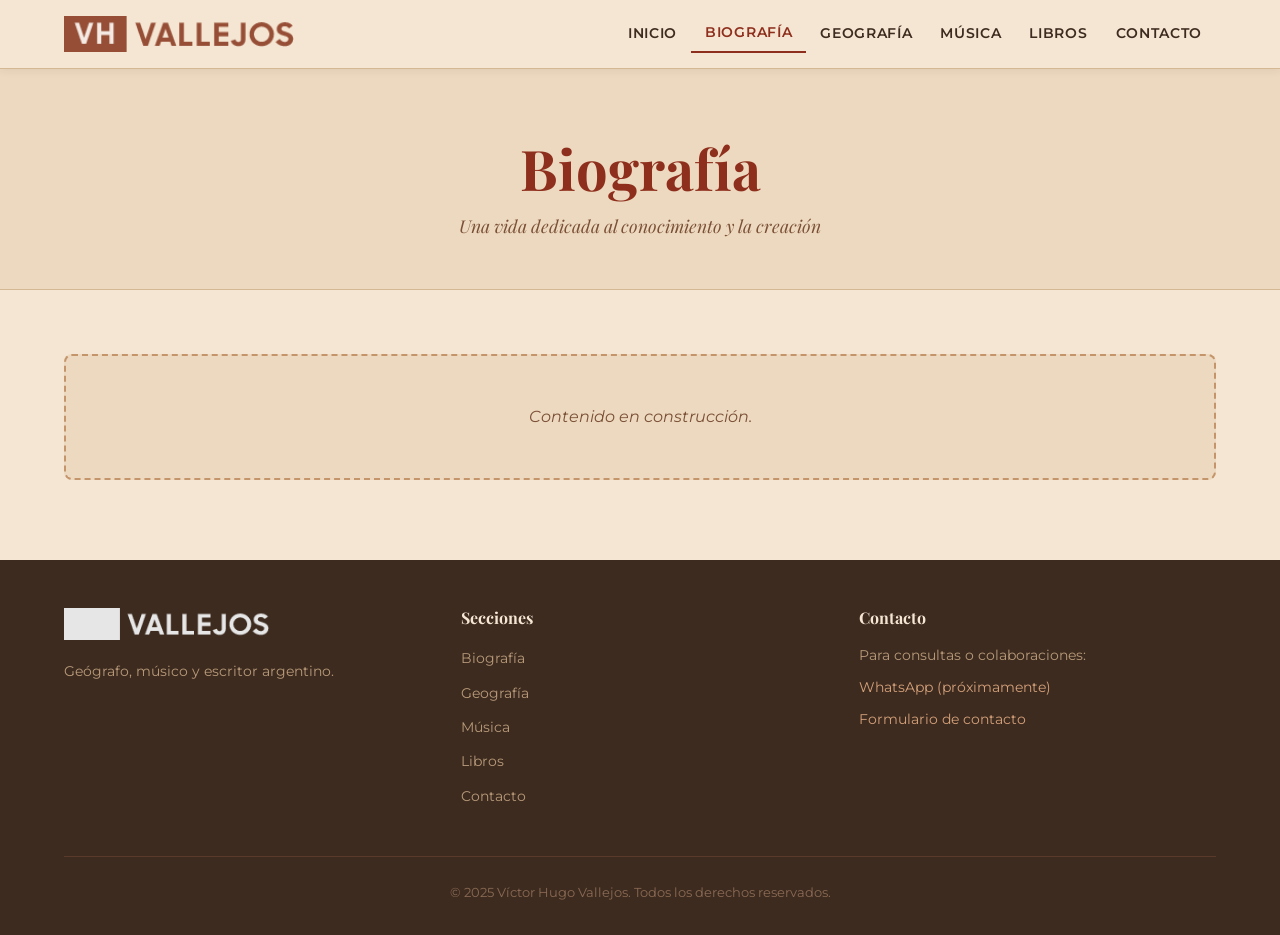
==== biografia.html @ 537af5ee "Initial commit: victorhugovallejos.com.ar site Static pages (home, biografía, geografía, música, lib" ====
<!DOCTYPE html>
<html lang="es">
<head>
  <meta charset="UTF-8" />
  <meta name="viewport" content="width=device-width, initial-scale=1.0" />
  <title>Biografía — Víctor Hugo Vallejos</title>
  <meta name="description" content="Biografía de Víctor Hugo Vallejos, profesor de geografía, músico y autor argentino." />

  <link rel="preconnect" href="https://fonts.googleapis.com" />
  <link rel="preconnect" href="https://fonts.gstatic.com" crossorigin />
  <link href="https://fonts.googleapis.com/css2?family=Playfair+Display:ital,wght@0,400;0,600;0,700;1,400;1,600&family=Montserrat:wght@400;500;600;700&display=swap" rel="stylesheet" />

  <link rel="shortcut icon" href="img/favicon2.png" type="image/png" />
  <link rel="apple-touch-icon" href="img/favicon2.png" />
  <link rel="stylesheet" href="css/styles.css" />
</head>
<body>

  <a href="#main-content" class="skip-link">Saltar al contenido principal</a>

  <!-- ===== HEADER ===== -->
  <input type="checkbox" id="nav-toggle" class="nav-toggle" aria-hidden="true" />

  <header class="site-header" role="banner">
    <div class="container header-inner">

      <a href="index.html" class="site-logo" aria-label="VH Vallejos — Inicio">
        <img src="img/vhvalle5.png" alt="VH Vallejos" class="logo-img" />
      </a>

      <label for="nav-toggle" class="nav-toggle-label" aria-label="Abrir menú de navegación">
        <span></span>
        <span></span>
        <span></span>
      </label>

      <nav aria-label="Navegación principal">
        <ul class="main-nav" role="list">
          <li><a href="index.html">Inicio</a></li>
          <li><a href="biografia.html" class="active" aria-current="page">Biografía</a></li>
          <li><a href="geografia.html">Geografía</a></li>
          <li><a href="musica.html">Música</a></li>
          <li><a href="libros.html">Libros</a></li>
          <li><a href="contacto.html">Contacto</a></li>
        </ul>
      </nav>

    </div>
  </header>

  <!-- ===== MAIN ===== -->
  <main id="main-content">

    <section class="page-hero" aria-label="Encabezado de sección" data-testid="biografia-hero-section">
      <div class="container">
        <h1 data-testid="biografia-page-title">Biografía</h1>
        <p class="page-subtitle">Una vida dedicada al conocimiento y la creación</p>
      </div>
    </section>

    <section class="page-content" aria-label="Contenido de biografía" data-testid="biografia-content-section">
      <div class="container">
        <div class="placeholder-block" data-testid="biografia-placeholder">
          <p>Contenido en construcción.</p>
        </div>
      </div>
    </section>

  </main>

  <!-- ===== FOOTER ===== -->
  <footer class="site-footer" role="contentinfo" data-testid="site-footer">
    <div class="container">

      <div class="footer-inner">

        <div class="footer-brand">
          <a href="index.html" class="footer-logo" data-testid="footer-logo-link">
            <img src="img/vhvalle5.png" alt="VH Vallejos" class="footer-logo-img" />
          </a>
          <p>Geógrafo, músico y escritor argentino.</p>
        </div>

        <div class="footer-col">
          <h4>Secciones</h4>
          <ul>
            <li><a href="biografia.html">Biografía</a></li>
            <li><a href="geografia.html">Geografía</a></li>
            <li><a href="musica.html">Música</a></li>
            <li><a href="libros.html">Libros</a></li>
            <li><a href="contacto.html">Contacto</a></li>
          </ul>
        </div>

        <div class="footer-col footer-contact">
          <h4>Contacto</h4>
          <p>Para consultas o colaboraciones:</p>
          <p>
            <a href="https://wa.me/54XXXXXXXXXX" target="_blank" rel="noopener noreferrer">
              WhatsApp (próximamente)
            </a>
          </p>
          <p><a href="contacto.html">Formulario de contacto</a></p>
        </div>

      </div>

      <div class="footer-bottom" data-testid="footer-copyright">
        <p>&copy; 2025 Víctor Hugo Vallejos. Todos los derechos reservados.</p>
      </div>

    </div>
  </footer>

</body>
</html>
---- css/styles.css ----
/* ============================================
   VH VALLEJOS — Main Stylesheet
   Palette: beige / burgundy / dark brown
   ============================================ */

/* ---------- Reset & Base ---------- */
*, *::before, *::after {
  box-sizing: border-box;
  margin: 0;
  padding: 0;
}

html {
  scroll-behavior: smooth;
  font-size: 16px;
}

body {
  background-color: #F5E6D3;
  color: #3D2B1F;
  font-family: 'Montserrat', sans-serif;
  line-height: 1.7;
}

img {
  max-width: 100%;
  display: block;
}

a {
  color: #8E2E1C;
  text-decoration: none;
  transition: color 0.25s ease;
}

a:hover,
a:focus {
  color: #A0522D;
  text-decoration: underline;
}

h1, h2, h3, h4 {
  font-family: 'Playfair Display', serif;
  color: #8E2E1C;
  line-height: 1.25;
}

/* ---------- Layout Utility ---------- */
.container {
  max-width: 1200px;
  margin: 0 auto;
  padding: 0 24px;
}

.section-title {
  font-size: clamp(1.6rem, 3vw, 2.4rem);
  margin-bottom: 1rem;
}

.section-subtitle {
  font-size: 1.05rem;
  color: #6B4A3A;
  margin-bottom: 2.5rem;
  max-width: 640px;
}

/* ---------- Header / Nav ---------- */
.site-header {
  position: sticky;
  top: 0;
  z-index: 100;
  background-color: #F5E6D3;
  border-bottom: 1px solid #D4B896;
  box-shadow: 0 2px 8px rgba(61, 43, 31, 0.07);
}

.header-inner {
  display: flex;
  align-items: center;
  justify-content: space-between;
  height: 68px;
}

/* Logo */
.site-logo {
  display: flex;
  align-items: center;
  text-decoration: none;
  flex-shrink: 0;
}

.site-logo:hover,
.site-logo:focus {
  text-decoration: none;
  opacity: 0.85;
}

.logo-img {
  height: 36px;
  width: auto;
}

/* Desktop Nav */
.main-nav {
  display: flex;
  align-items: center;
  gap: 0;
  list-style: none;
}

.main-nav li a {
  display: block;
  padding: 6px 14px;
  font-size: 0.85rem;
  font-weight: 600;
  letter-spacing: 0.05em;
  text-transform: uppercase;
  color: #3D2B1F;
  border-radius: 4px;
  transition: color 0.2s, background-color 0.2s;
}

.main-nav li a:hover,
.main-nav li a:focus {
  color: #8E2E1C;
  background-color: rgba(142, 46, 28, 0.08);
  text-decoration: none;
}

.main-nav li a.active {
  color: #8E2E1C;
  border-bottom: 2px solid #8E2E1C;
  border-radius: 0;
}

/* ---------- CSS-only Hamburger ---------- */
.nav-toggle {
  display: none;
}

.nav-toggle-label {
  display: none;
  flex-direction: column;
  gap: 5px;
  cursor: pointer;
  padding: 8px;
  border-radius: 4px;
  transition: background-color 0.2s;
}

.nav-toggle-label:hover {
  background-color: rgba(142, 46, 28, 0.1);
}

.nav-toggle-label span {
  display: block;
  width: 26px;
  height: 2px;
  background-color: #8E2E1C;
  transition: transform 0.3s ease, opacity 0.3s ease;
  transform-origin: center;
}

/* Mobile menu open state */
.nav-toggle:checked ~ .header-inner .nav-toggle-label span:nth-child(1) {
  transform: translateY(7px) rotate(45deg);
}

.nav-toggle:checked ~ .header-inner .nav-toggle-label span:nth-child(2) {
  opacity: 0;
}

.nav-toggle:checked ~ .header-inner .nav-toggle-label span:nth-child(3) {
  transform: translateY(-7px) rotate(-45deg);
}

/* ---------- Hero Section ---------- */
.hero {
  background-color: #EDD9BF;
  background-image:
    linear-gradient(to bottom, rgba(245, 230, 211, 0.4), rgba(237, 217, 191, 0.7)),
    url('../img/inicio_r.png');
  background-size: cover;
  background-position: center;
  background-repeat: no-repeat;
  padding: 96px 0 80px;
  text-align: center;
}

.hero-title {
  font-size: clamp(2.4rem, 6vw, 4.5rem);
  font-weight: 700;
  color: #8E2E1C;
  letter-spacing: -0.01em;
  margin-bottom: 1rem;
}

.hero-disciplines {
  font-family: 'Playfair Display', serif;
  font-style: italic;
  font-size: clamp(1.1rem, 2.5vw, 1.45rem);
  color: #6B4A3A;
  letter-spacing: 0.04em;
  margin-bottom: 1.5rem;
}

.hero-tagline {
  font-size: 1rem;
  color: #5A3A2A;
  max-width: 560px;
  margin: 0 auto 2.5rem;
  line-height: 1.75;
}

.hero-cta {
  display: inline-block;
  background-color: #8E2E1C;
  color: #F5E6D3;
  padding: 12px 32px;
  border-radius: 4px;
  font-weight: 600;
  font-size: 0.9rem;
  letter-spacing: 0.06em;
  text-transform: uppercase;
  transition: background-color 0.25s ease, transform 0.15s ease;
}

.hero-cta:hover,
.hero-cta:focus {
  background-color: #A0522D;
  color: #F5E6D3;
  text-decoration: none;
  transform: translateY(-1px);
}

/* ---------- Presentación Section ---------- */
.presentacion {
  padding: 72px 0;
  background-color: #F5E6D3;
}

.presentacion-inner {
  display: grid;
  grid-template-columns: 1fr 1fr;
  gap: 48px;
  align-items: center;
}

.presentacion-text .label {
  display: inline-block;
  font-size: 0.72rem;
  font-weight: 700;
  letter-spacing: 0.16em;
  text-transform: uppercase;
  color: #A0522D;
  background-color: rgba(160, 82, 45, 0.1);
  padding: 3px 10px;
  border-radius: 2px;
  margin-bottom: 1rem;
}

.presentacion-text h2 {
  font-size: clamp(1.5rem, 2.8vw, 2.1rem);
  margin-bottom: 0.5rem;
}

.presentacion-text .book-subtitle {
  font-family: 'Playfair Display', serif;
  font-style: italic;
  font-size: 1.05rem;
  color: #6B4A3A;
  margin-bottom: 1.25rem;
}

.presentacion-text p {
  color: #5A3A2A;
  font-size: 0.97rem;
  margin-bottom: 1.5rem;
}

.book-cover-row {
  display: flex;
  gap: 20px;
  align-items: flex-start;
  margin-bottom: 1.5rem;
}

.book-cover-row p {
  margin-bottom: 0;
}

.book-cover {
  width: 140px;
  flex-shrink: 0;
  border-radius: 4px;
  box-shadow: 0 4px 16px rgba(61, 43, 31, 0.18);
}

@media (max-width: 640px) {
  .book-cover-row {
    flex-direction: column;
    align-items: center;
  }
  .book-cover {
    width: 180px;
  }
}

.btn-outline {
  display: inline-block;
  border: 2px solid #8E2E1C;
  color: #8E2E1C;
  padding: 10px 28px;
  border-radius: 4px;
  font-weight: 600;
  font-size: 0.87rem;
  letter-spacing: 0.05em;
  text-transform: uppercase;
  transition: background-color 0.25s, color 0.25s;
}

.btn-outline:hover,
.btn-outline:focus {
  background-color: #8E2E1C;
  color: #F5E6D3;
  text-decoration: none;
}

.video-container {
  position: relative;
  aspect-ratio: 16 / 9;
  border-radius: 8px;
  overflow: hidden;
  box-shadow: 0 4px 20px rgba(61, 43, 31, 0.15);
}

.video-container iframe {
  position: absolute;
  top: 0;
  left: 0;
  width: 100%;
  height: 100%;
  border: 0;
}

/* ---------- Quick Links / Cards ---------- */
.quick-links {
  padding: 72px 0;
  background-color: #EDD9BF;
}

.quick-links-header {
  text-align: center;
  margin-bottom: 40px;
}

.cards-grid {
  display: grid;
  grid-template-columns: repeat(3, 1fr);
  gap: 28px;
}

.card {
  background-color: #ffffff;
  border-radius: 8px;
  overflow: hidden;
  box-shadow: 0 4px 16px rgba(61, 43, 31, 0.1);
  transition: transform 0.25s ease, box-shadow 0.25s ease;
  display: flex;
  flex-direction: column;
}

.card:hover {
  transform: translateY(-4px);
  box-shadow: 0 8px 28px rgba(61, 43, 31, 0.15);
}

.card-image {
  aspect-ratio: 4 / 3;
  overflow: hidden;
  border-bottom: 1px solid #D4B896;
}

.card-image img {
  width: 100%;
  height: 100%;
  object-fit: cover;
  transition: transform 0.3s ease;
}

.card:hover .card-image img {
  transform: scale(1.05);
}

.card-body {
  padding: 24px;
  flex: 1;
  display: flex;
  flex-direction: column;
}

.card-body h3 {
  font-size: 1.2rem;
  margin-bottom: 0.6rem;
}

.card-body p {
  font-size: 0.9rem;
  color: #5A3A2A;
  flex: 1;
  margin-bottom: 1.25rem;
}

.card-link {
  font-size: 0.83rem;
  font-weight: 700;
  text-transform: uppercase;
  letter-spacing: 0.07em;
  color: #8E2E1C;
  display: inline-flex;
  align-items: center;
  gap: 6px;
  margin-top: auto;
}

.card-link::after {
  content: '→';
  transition: transform 0.2s ease;
}

.card-link:hover::after,
.card-link:focus::after {
  transform: translateX(4px);
}

.card-link:hover,
.card-link:focus {
  text-decoration: none;
  color: #A0522D;
}

/* ---------- About Snippet ---------- */
.about-snippet {
  padding: 72px 0;
  background-color: #F5E6D3;
}

.about-snippet-inner {
  max-width: 760px;
  margin: 0 auto;
  text-align: center;
}

.about-snippet .ornament {
  display: block;
  width: 48px;
  height: 3px;
  background-color: #8E2E1C;
  margin: 0 auto 1.5rem;
  border-radius: 2px;
}

.about-snippet h2 {
  font-size: clamp(1.4rem, 2.5vw, 2rem);
  margin-bottom: 1.25rem;
}

.about-snippet p {
  font-size: 1.02rem;
  color: #5A3A2A;
  line-height: 1.85;
  margin-bottom: 2rem;
}

.btn-link {
  display: inline-block;
  font-weight: 700;
  font-size: 0.9rem;
  letter-spacing: 0.06em;
  text-transform: uppercase;
  color: #8E2E1C;
  border-bottom: 2px solid #8E2E1C;
  padding-bottom: 2px;
  transition: color 0.2s, border-color 0.2s;
}

.btn-link:hover,
.btn-link:focus {
  color: #A0522D;
  border-color: #A0522D;
  text-decoration: none;
}

/* ---------- Footer ---------- */
.site-footer {
  background-color: #3D2B1F;
  color: #D4B896;
  padding: 48px 0 32px;
}

.footer-inner {
  display: grid;
  grid-template-columns: 1fr 1fr 1fr;
  gap: 40px;
  margin-bottom: 40px;
}

.footer-brand .footer-logo {
  display: inline-block;
  margin-bottom: 0.75rem;
}

.footer-logo-img {
  height: 32px;
  width: auto;
  filter: brightness(0) invert(0.9);
}

.footer-brand p {
  font-size: 0.88rem;
  line-height: 1.65;
  color: #B89A7A;
}

.footer-col h4 {
  font-family: 'Playfair Display', serif;
  color: #F5E6D3;
  font-size: 1rem;
  margin-bottom: 1rem;
}

.footer-col ul {
  list-style: none;
}

.footer-col ul li {
  margin-bottom: 0.45rem;
}

.footer-col ul li a {
  color: #B89A7A;
  font-size: 0.88rem;
  transition: color 0.2s;
}

.footer-col ul li a:hover,
.footer-col ul li a:focus {
  color: #F5E6D3;
  text-decoration: none;
}

.footer-contact p {
  font-size: 0.88rem;
  color: #B89A7A;
  margin-bottom: 0.5rem;
}

.footer-contact a {
  color: #D4A07A;
  transition: color 0.2s;
}

.footer-contact a:hover {
  color: #F5E6D3;
  text-decoration: none;
}

.footer-bottom {
  border-top: 1px solid #5A3A2A;
  padding-top: 24px;
  text-align: center;
  font-size: 0.82rem;
  color: #8A6A54;
}

/* ---------- Section Pages (inner) ---------- */
.page-hero {
  padding: 64px 0 48px;
  background-color: #EDD9BF;
  border-bottom: 1px solid #D4B896;
  text-align: center;
}

.page-hero h1 {
  font-size: clamp(2rem, 5vw, 3.5rem);
  margin-bottom: 0.5rem;
}

.page-hero .page-subtitle {
  font-family: 'Playfair Display', serif;
  font-style: italic;
  font-size: 1.1rem;
  color: #7A5036;
}

.page-content {
  padding: 64px 0 80px;
}

.placeholder-block {
  background-color: #EDD9BF;
  border: 2px dashed #C4956A;
  border-radius: 8px;
  padding: 48px 32px;
  text-align: center;
  color: #7A5036;
  font-style: italic;
  font-size: 0.97rem;
}

/* ---------- Responsive: Tablet ---------- */
@media (max-width: 900px) {
  .presentacion-inner {
    grid-template-columns: 1fr;
  }

  .cards-grid {
    grid-template-columns: repeat(2, 1fr);
  }

  .footer-inner {
    grid-template-columns: 1fr 1fr;
  }
}

/* ---------- Responsive: Mobile ---------- */
@media (max-width: 640px) {
  .nav-toggle-label {
    display: flex;
  }

  .main-nav {
    position: absolute;
    top: 68px;
    left: 0;
    right: 0;
    background-color: #F5E6D3;
    border-top: 1px solid #D4B896;
    border-bottom: 1px solid #D4B896;
    flex-direction: column;
    align-items: stretch;
    gap: 0;
    padding: 8px 0;
    box-shadow: 0 6px 16px rgba(61, 43, 31, 0.1);
    /* Hidden by default */
    max-height: 0;
    overflow: hidden;
    transition: max-height 0.35s ease;
  }

  .nav-toggle:checked ~ .header-inner .main-nav {
    max-height: 400px;
  }

  .main-nav li a {
    padding: 12px 24px;
    font-size: 0.9rem;
    border-radius: 0;
  }

  .main-nav li a.active {
    border-bottom: none;
    border-left: 3px solid #8E2E1C;
    padding-left: 21px;
  }

  .cards-grid {
    grid-template-columns: 1fr;
  }

  .footer-inner {
    grid-template-columns: 1fr;
    gap: 32px;
  }

  .hero {
    padding: 64px 0 56px;
  }

  .presentacion,
  .quick-links,
  .about-snippet {
    padding: 48px 0;
  }
}

/* ---------- Focus Visible (Accessibility) ---------- */
:focus-visible {
  outline: 3px solid #8E2E1C;
  outline-offset: 3px;
}

/* Skip-to-content */
.skip-link {
  position: absolute;
  top: -48px;
  left: 16px;
  background: #8E2E1C;
  color: #F5E6D3;
  padding: 8px 16px;
  border-radius: 0 0 4px 4px;
  font-weight: 600;
  font-size: 0.9rem;
  z-index: 999;
  transition: top 0.2s;
}

.skip-link:focus {
  top: 0;
  color: #F5E6D3;
  text-decoration: none;
}
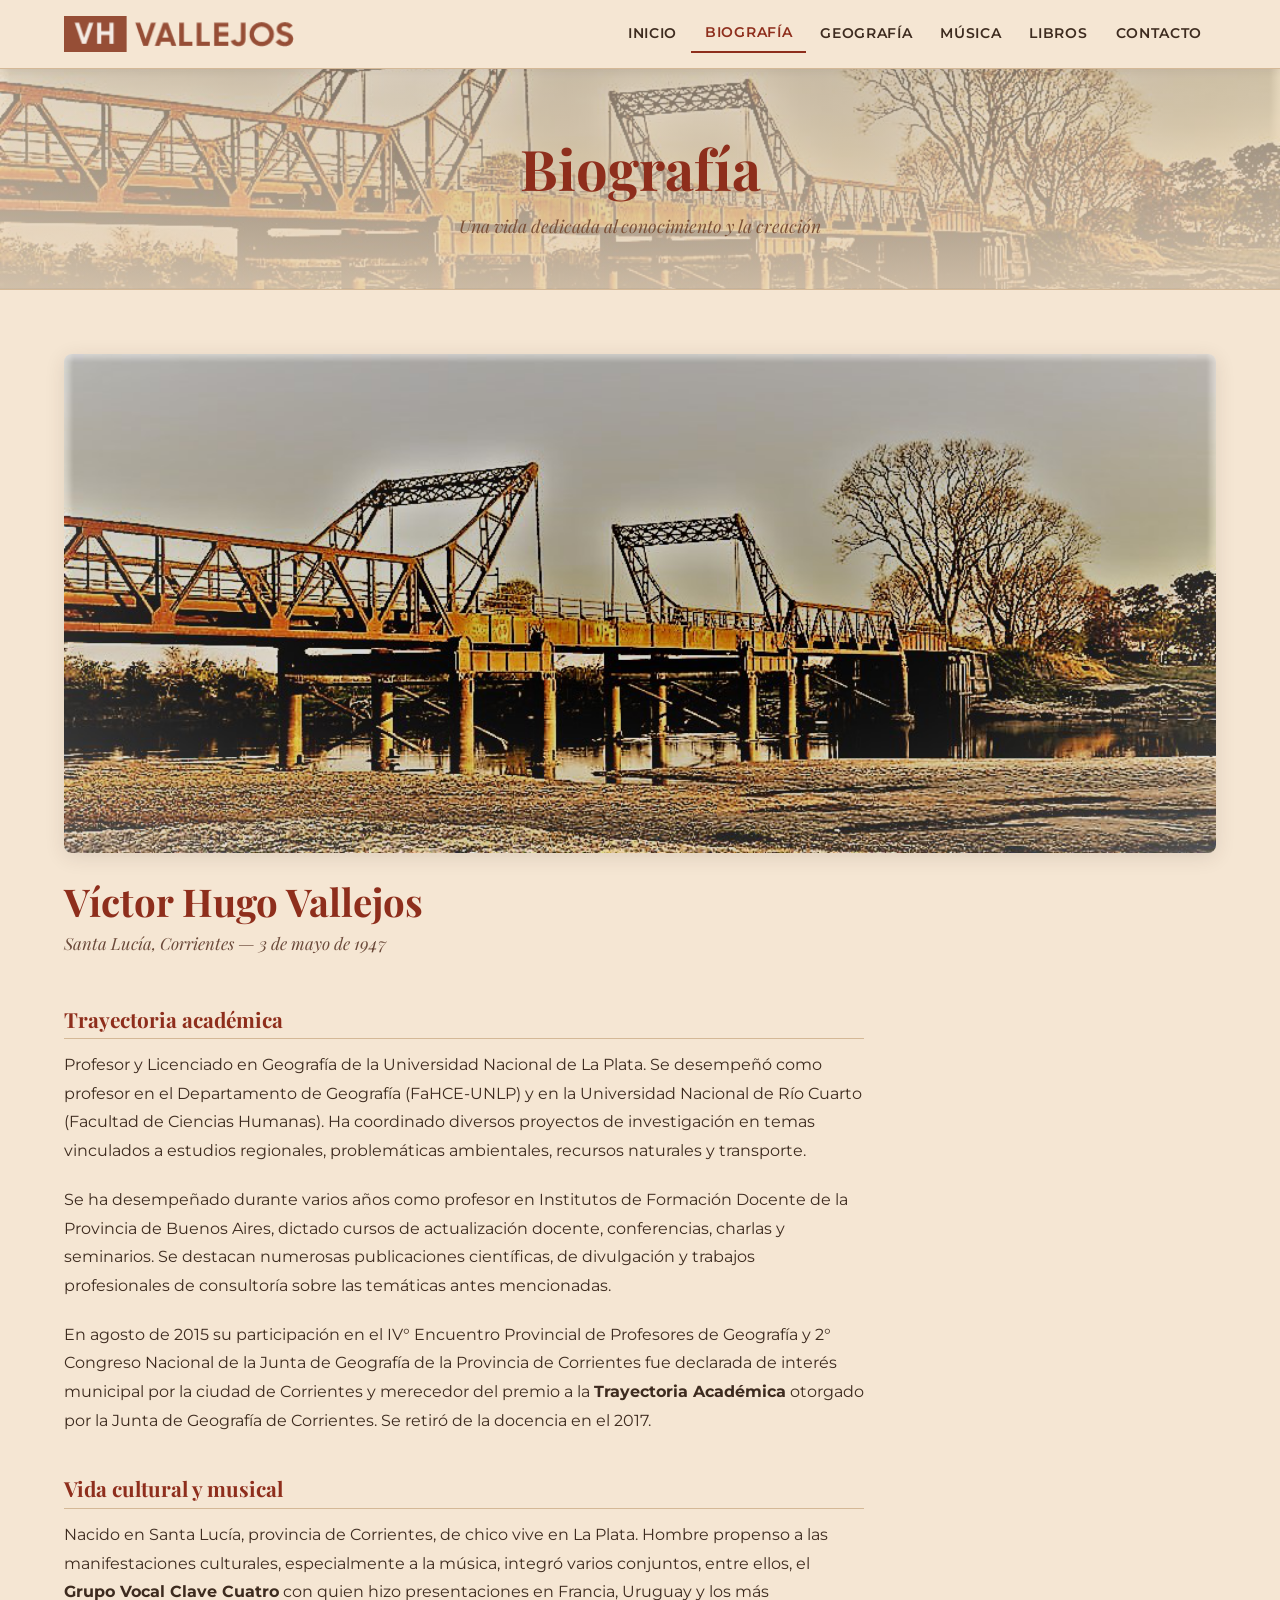
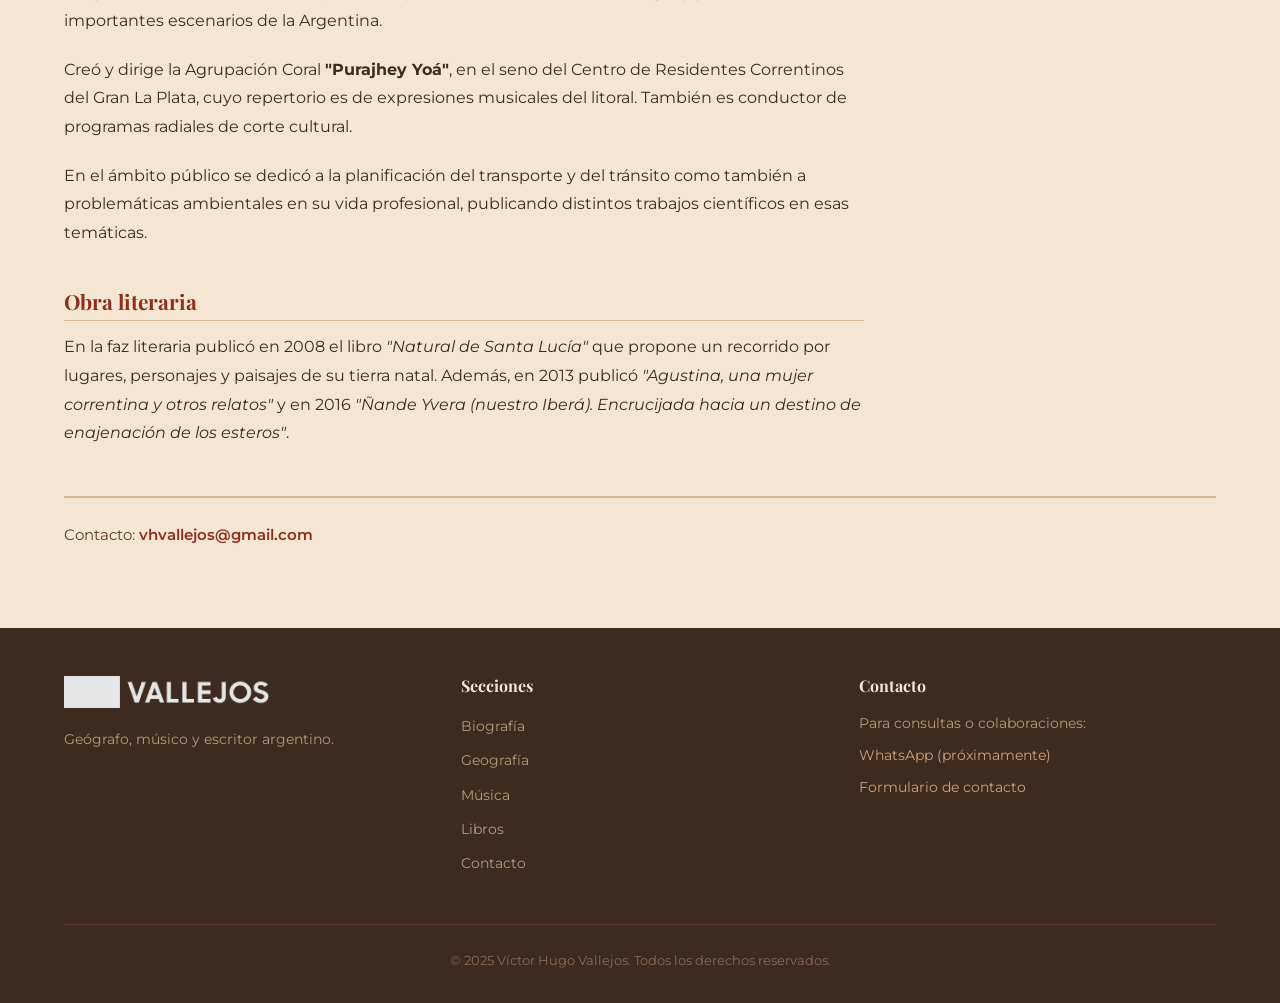
==== commit 3bde55c0: "Add biografía section with full content and hero image Co-Authored-By: Claude Opus 4.6 <noreply@anth" ====
--- a/biografia.html
+++ b/biografia.html
@@ -51,7 +51,7 @@
   <!-- ===== MAIN ===== -->
   <main id="main-content">
 
-    <section class="page-hero" aria-label="Encabezado de sección" data-testid="biografia-hero-section">
+    <section class="page-hero bio-hero" aria-label="Encabezado de sección" data-testid="biografia-hero-section">
       <div class="container">
         <h1 data-testid="biografia-page-title">Biografía</h1>
         <p class="page-subtitle">Una vida dedicada al conocimiento y la creación</p>
@@ -60,9 +60,73 @@
 
     <section class="page-content" aria-label="Contenido de biografía" data-testid="biografia-content-section">
       <div class="container">
-        <div class="placeholder-block" data-testid="biografia-placeholder">
-          <p>Contenido en construcción.</p>
+
+        <div class="bio-intro">
+          <figure class="bio-image">
+            <img src="img/bio.png" alt="Paisaje del Litoral argentino — puente sobre el río" />
+          </figure>
+          <div class="bio-header">
+            <h2>Víctor Hugo Vallejos</h2>
+            <p class="bio-origin">Santa Lucía, Corrientes — 3 de mayo de 1947</p>
+          </div>
         </div>
+
+        <article class="bio-text">
+
+          <h3>Trayectoria académica</h3>
+          <p>
+            Profesor y Licenciado en Geografía de la Universidad Nacional de La Plata.
+            Se desempeñó como profesor en el Departamento de Geografía (FaHCE-UNLP) y en
+            la Universidad Nacional de Río Cuarto (Facultad de Ciencias Humanas). Ha coordinado
+            diversos proyectos de investigación en temas vinculados a estudios regionales,
+            problemáticas ambientales, recursos naturales y transporte.
+          </p>
+          <p>
+            Se ha desempeñado durante varios años como profesor en Institutos de Formación Docente
+            de la Provincia de Buenos Aires, dictado cursos de actualización docente, conferencias,
+            charlas y seminarios. Se destacan numerosas publicaciones científicas, de divulgación y
+            trabajos profesionales de consultoría sobre las temáticas antes mencionadas.
+          </p>
+          <p>
+            En agosto de 2015 su participación en el IV° Encuentro Provincial de Profesores de
+            Geografía y 2° Congreso Nacional de la Junta de Geografía de la Provincia de Corrientes
+            fue declarada de interés municipal por la ciudad de Corrientes y merecedor del premio a
+            la <strong>Trayectoria Académica</strong> otorgado por la Junta de Geografía de Corrientes.
+            Se retiró de la docencia en el 2017.
+          </p>
+
+          <h3>Vida cultural y musical</h3>
+          <p>
+            Nacido en Santa Lucía, provincia de Corrientes, de chico vive en La Plata. Hombre propenso
+            a las manifestaciones culturales, especialmente a la música, integró varios conjuntos, entre
+            ellos, el <strong>Grupo Vocal Clave Cuatro</strong> con quien hizo presentaciones en Francia,
+            Uruguay y los más importantes escenarios de la Argentina.
+          </p>
+          <p>
+            Creó y dirige la Agrupación Coral <strong>"Purajhey Yoá"</strong>, en el seno del Centro
+            de Residentes Correntinos del Gran La Plata, cuyo repertorio es de expresiones musicales del
+            litoral. También es conductor de programas radiales de corte cultural.
+          </p>
+          <p>
+            En el ámbito público se dedicó a la planificación del transporte y del tránsito como también
+            a problemáticas ambientales en su vida profesional, publicando distintos trabajos científicos
+            en esas temáticas.
+          </p>
+
+          <h3>Obra literaria</h3>
+          <p>
+            En la faz literaria publicó en 2008 el libro <em>"Natural de Santa Lucía"</em> que propone
+            un recorrido por lugares, personajes y paisajes de su tierra natal. Además, en 2013 publicó
+            <em>"Agustina, una mujer correntina y otros relatos"</em> y en 2016
+            <em>"Ñande Yvera (nuestro Iberá). Encrucijada hacia un destino de enajenación de los esteros"</em>.
+          </p>
+
+        </article>
+
+        <aside class="bio-contact">
+          <p>Contacto: <a href="mailto:vhvallejos@gmail.com">vhvallejos@gmail.com</a></p>
+        </aside>
+
       </div>
     </section>
 
--- a/css/styles.css
+++ b/css/styles.css
@@ -293,7 +293,7 @@
   width: 140px;
   flex-shrink: 0;
   border-radius: 4px;
-  box-shadow: 0 4px 16px rgba(61, 43, 31, 0.18);
+  /*box-shadow: 0 4px 16px rgba(61, 43, 31, 0.18);*/
 }
 
 @media (max-width: 640px) {
@@ -606,6 +606,82 @@
   color: #7A5036;
   font-style: italic;
   font-size: 0.97rem;
+}
+
+/* ---------- Biografía ---------- */
+.bio-hero {
+  background-image:
+    linear-gradient(to bottom, rgba(237, 217, 191, 0.5), rgba(237, 217, 191, 0.85)),
+    url('../img/bio.png');
+  background-size: cover;
+  background-position: center;
+}
+
+.bio-intro {
+  margin-bottom: 3rem;
+}
+
+.bio-image {
+  border-radius: 8px;
+  overflow: hidden;
+  margin-bottom: 1.5rem;
+  box-shadow: 0 4px 20px rgba(61, 43, 31, 0.12);
+}
+
+.bio-image img {
+  width: 100%;
+  height: auto;
+  display: block;
+}
+
+.bio-header h2 {
+  font-size: clamp(1.6rem, 3vw, 2.4rem);
+  margin-bottom: 0.25rem;
+}
+
+.bio-origin {
+  font-family: 'Playfair Display', serif;
+  font-style: italic;
+  font-size: 1.05rem;
+  color: #6B4A3A;
+}
+
+.bio-text {
+  max-width: 800px;
+}
+
+.bio-text h3 {
+  font-size: 1.3rem;
+  margin-top: 2.5rem;
+  margin-bottom: 0.75rem;
+  padding-bottom: 0.4rem;
+  border-bottom: 1px solid #D4B896;
+}
+
+.bio-text h3:first-child {
+  margin-top: 0;
+}
+
+.bio-text p {
+  font-size: 0.97rem;
+  color: #3D2B1F;
+  line-height: 1.85;
+  margin-bottom: 1.25rem;
+}
+
+.bio-contact {
+  margin-top: 3rem;
+  padding-top: 1.5rem;
+  border-top: 2px solid #D4B896;
+}
+
+.bio-contact p {
+  font-size: 0.95rem;
+  color: #5A3A2A;
+}
+
+.bio-contact a {
+  font-weight: 600;
 }
 
 /* ---------- Responsive: Tablet ---------- */
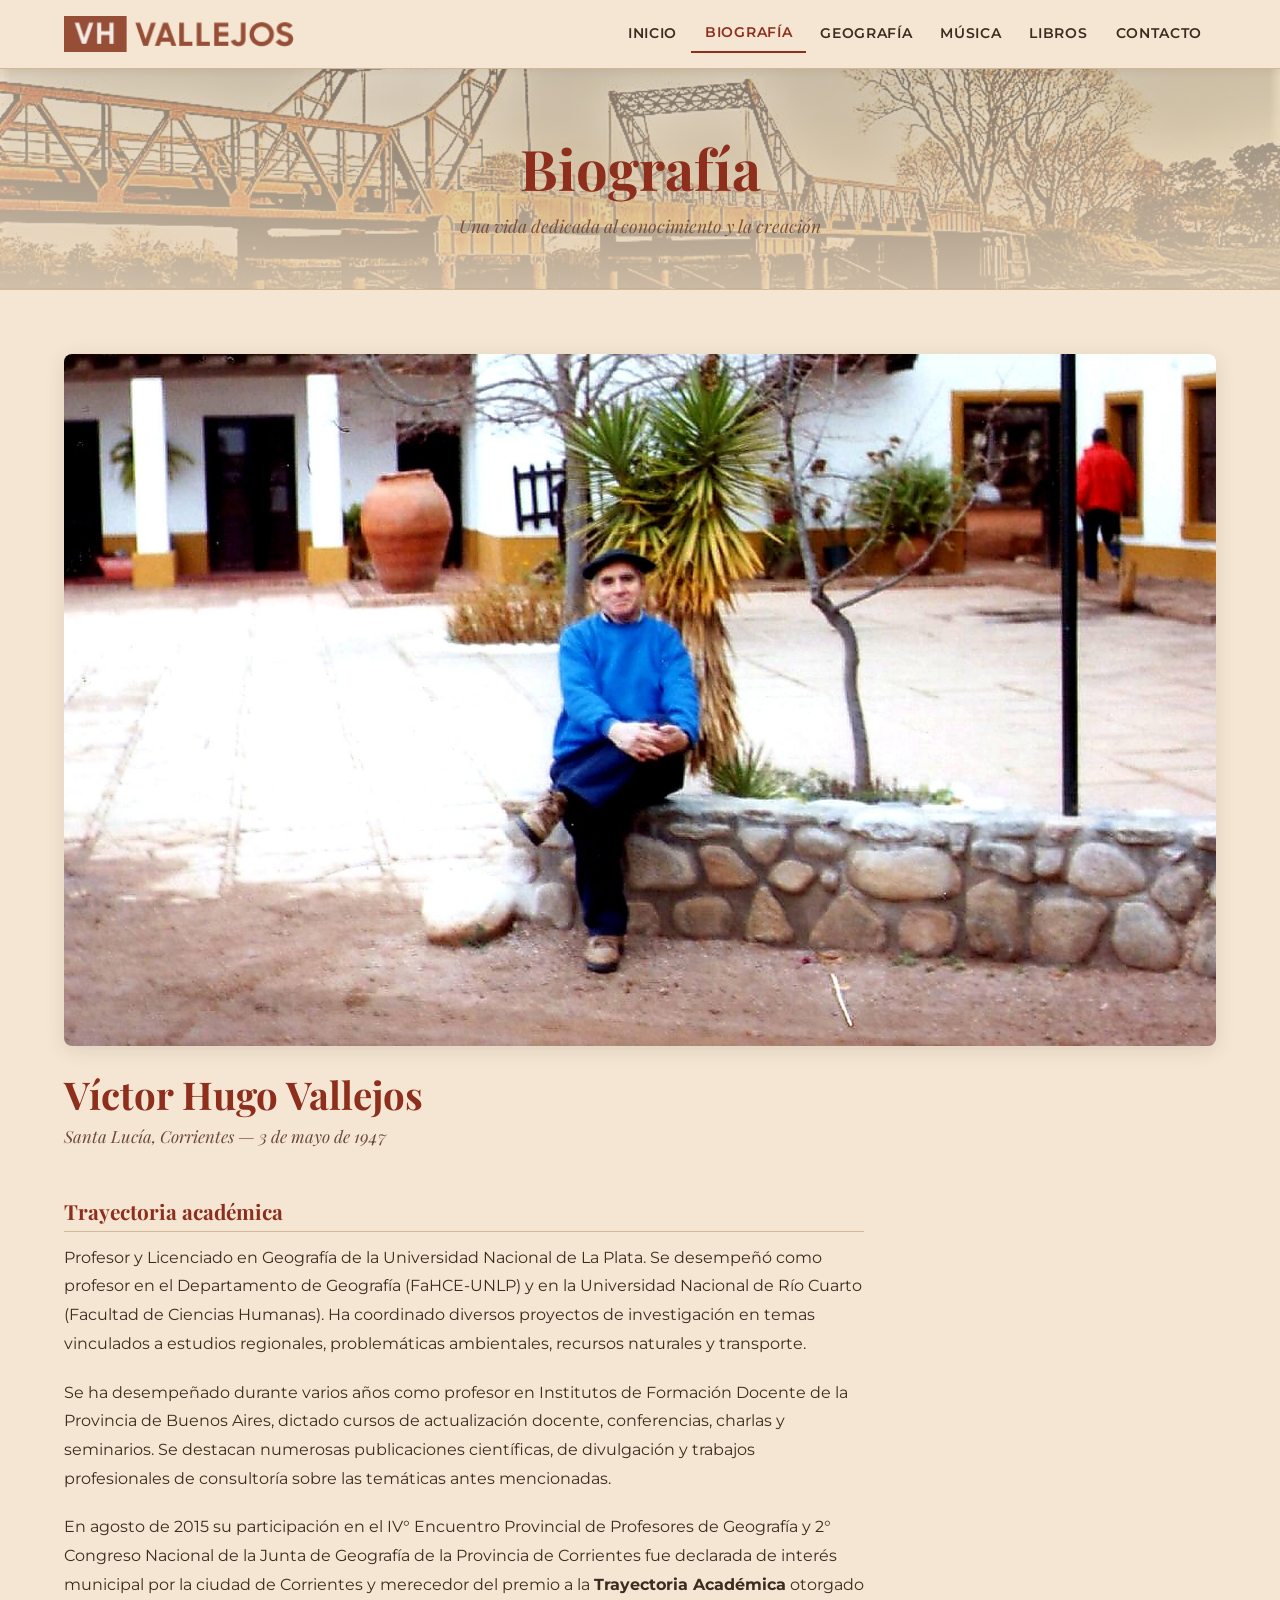
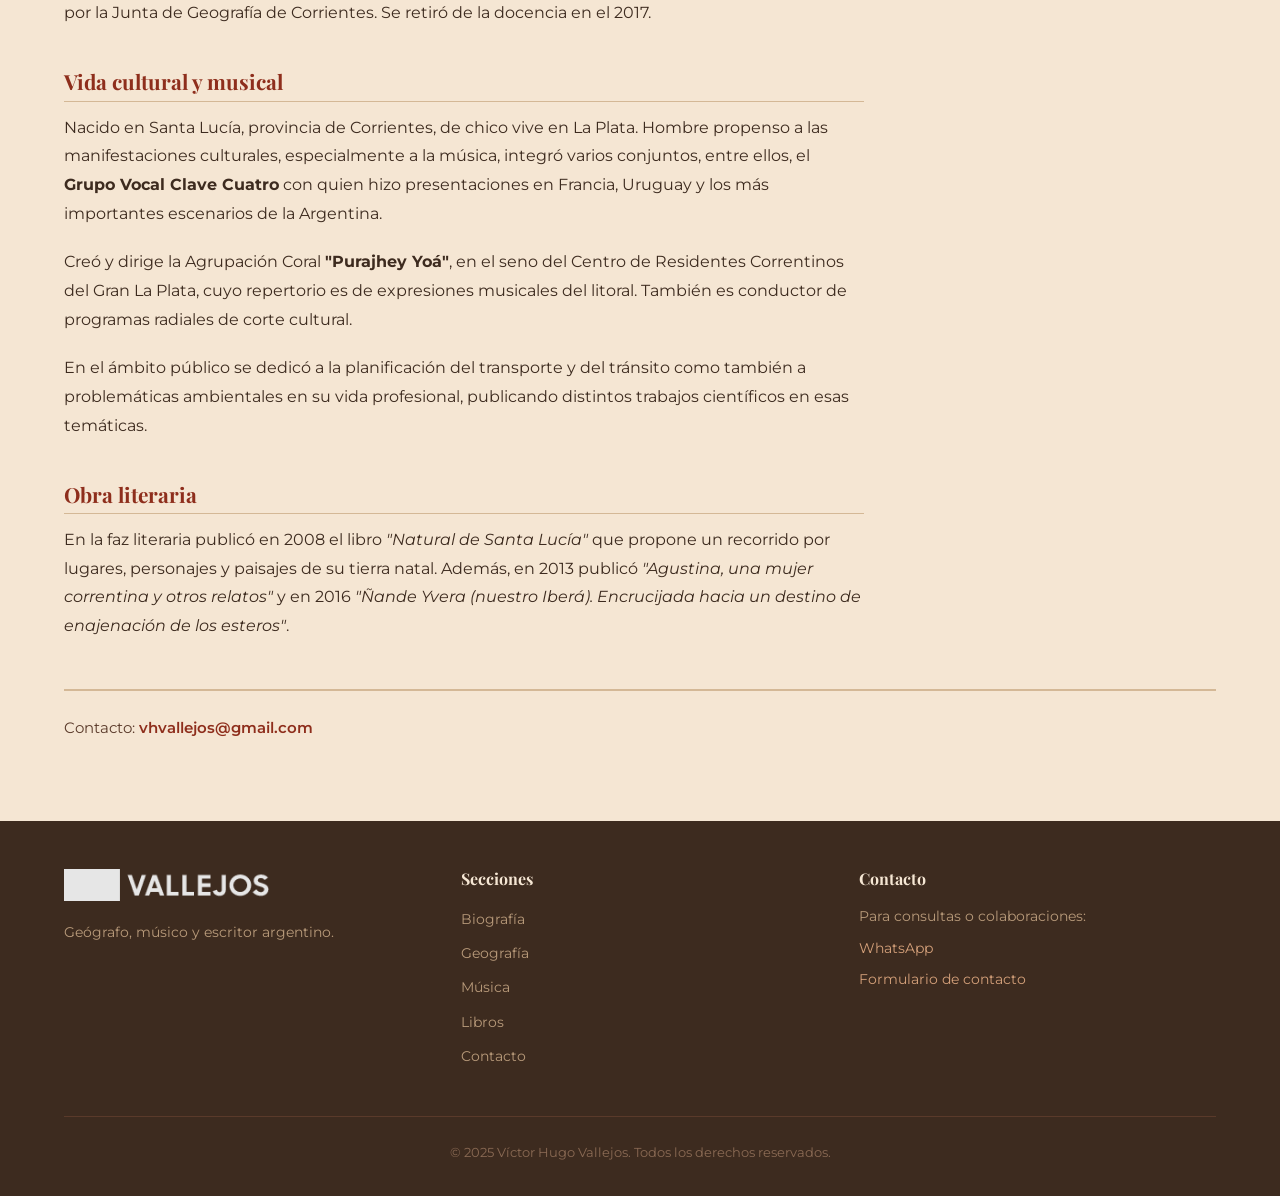
==== commit b5e35c40: "Actualizar enlaces de WhatsApp y reemplazar imágenes en varias secciones" ====
--- a/biografia.html
+++ b/biografia.html
@@ -63,7 +63,7 @@
 
         <div class="bio-intro">
           <figure class="bio-image">
-            <img src="img/bio.png" alt="Paisaje del Litoral argentino — puente sobre el río" />
+            <img src="img/bio-2.jpg" alt="Paisaje del Litoral argentino — puente sobre el río" />
           </figure>
           <div class="bio-header">
             <h2>Víctor Hugo Vallejos</h2>
@@ -160,8 +160,8 @@
           <h4>Contacto</h4>
           <p>Para consultas o colaboraciones:</p>
           <p>
-            <a href="https://wa.me/54XXXXXXXXXX" target="_blank" rel="noopener noreferrer">
-              WhatsApp (próximamente)
+            <a href="https://wa.me/542214086821" target="_blank" rel="noopener noreferrer">
+              WhatsApp
             </a>
           </p>
           <p><a href="contacto.html">Formulario de contacto</a></p>
